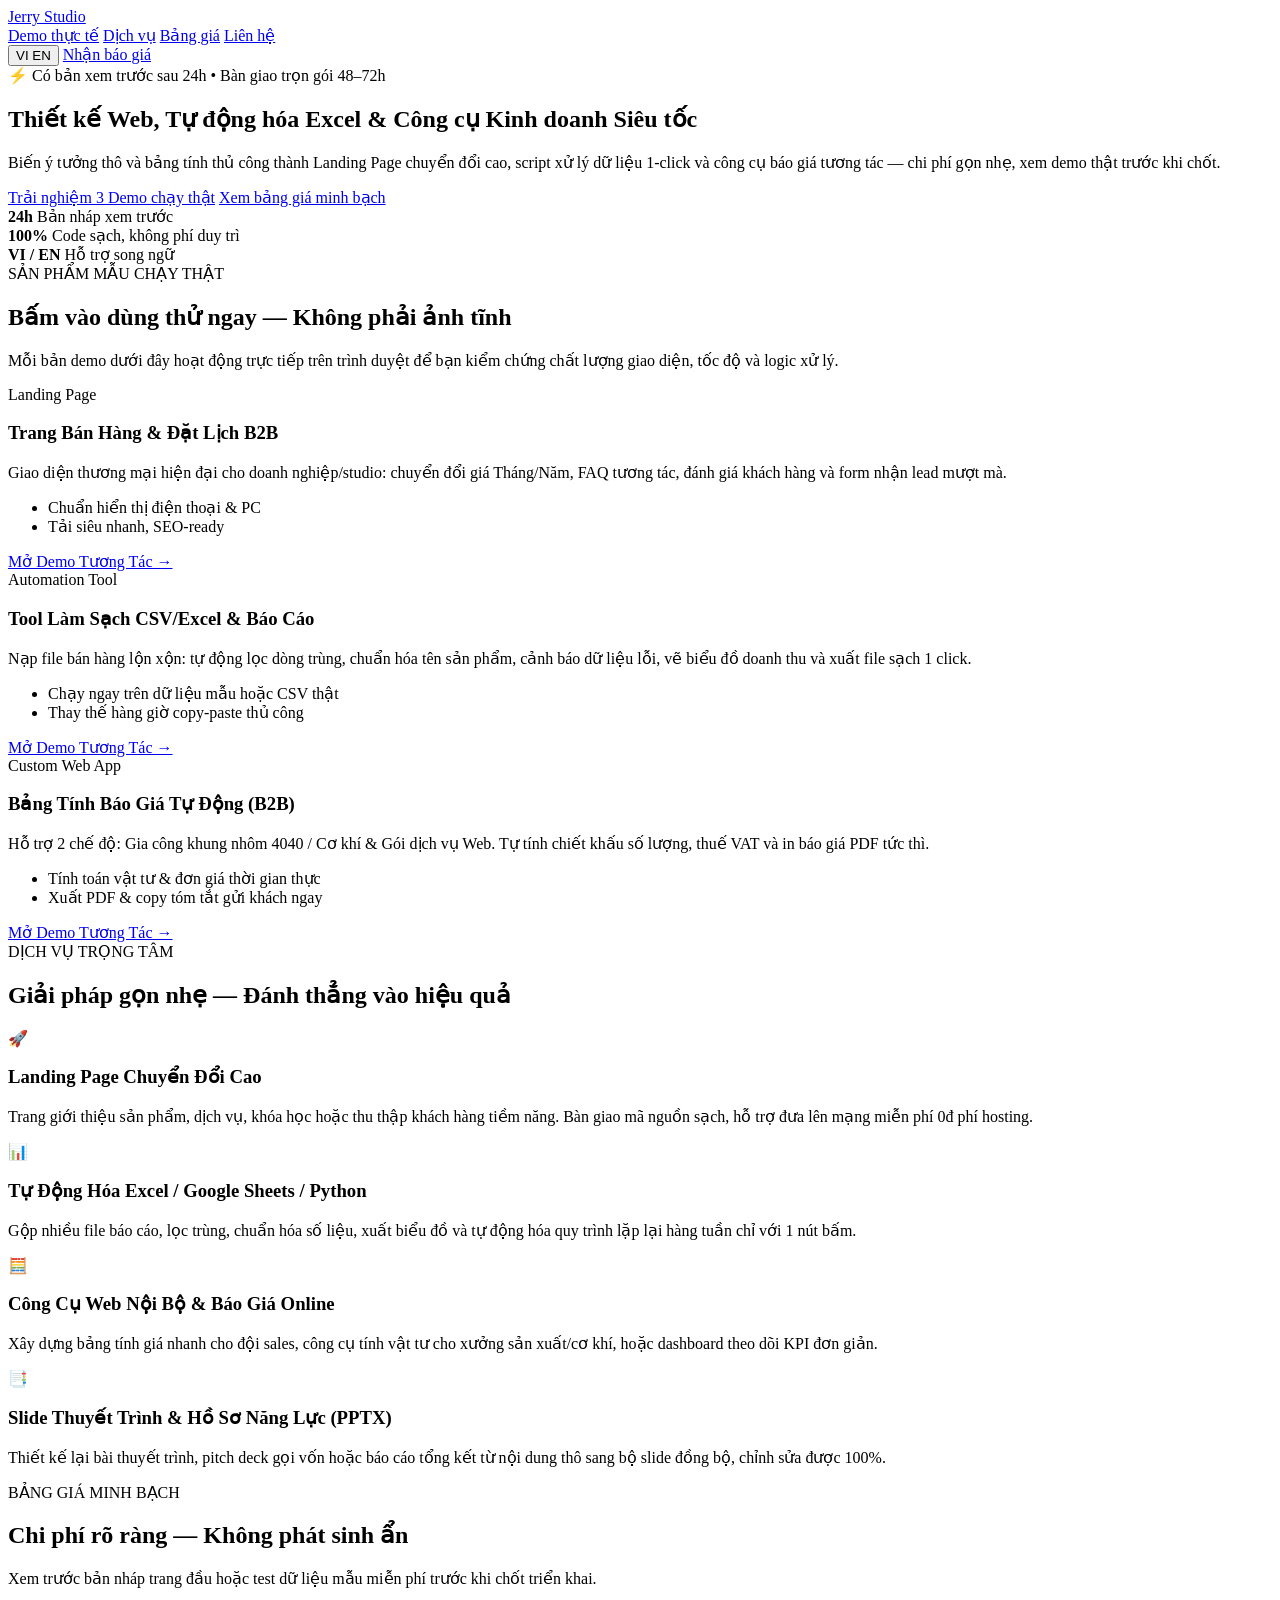
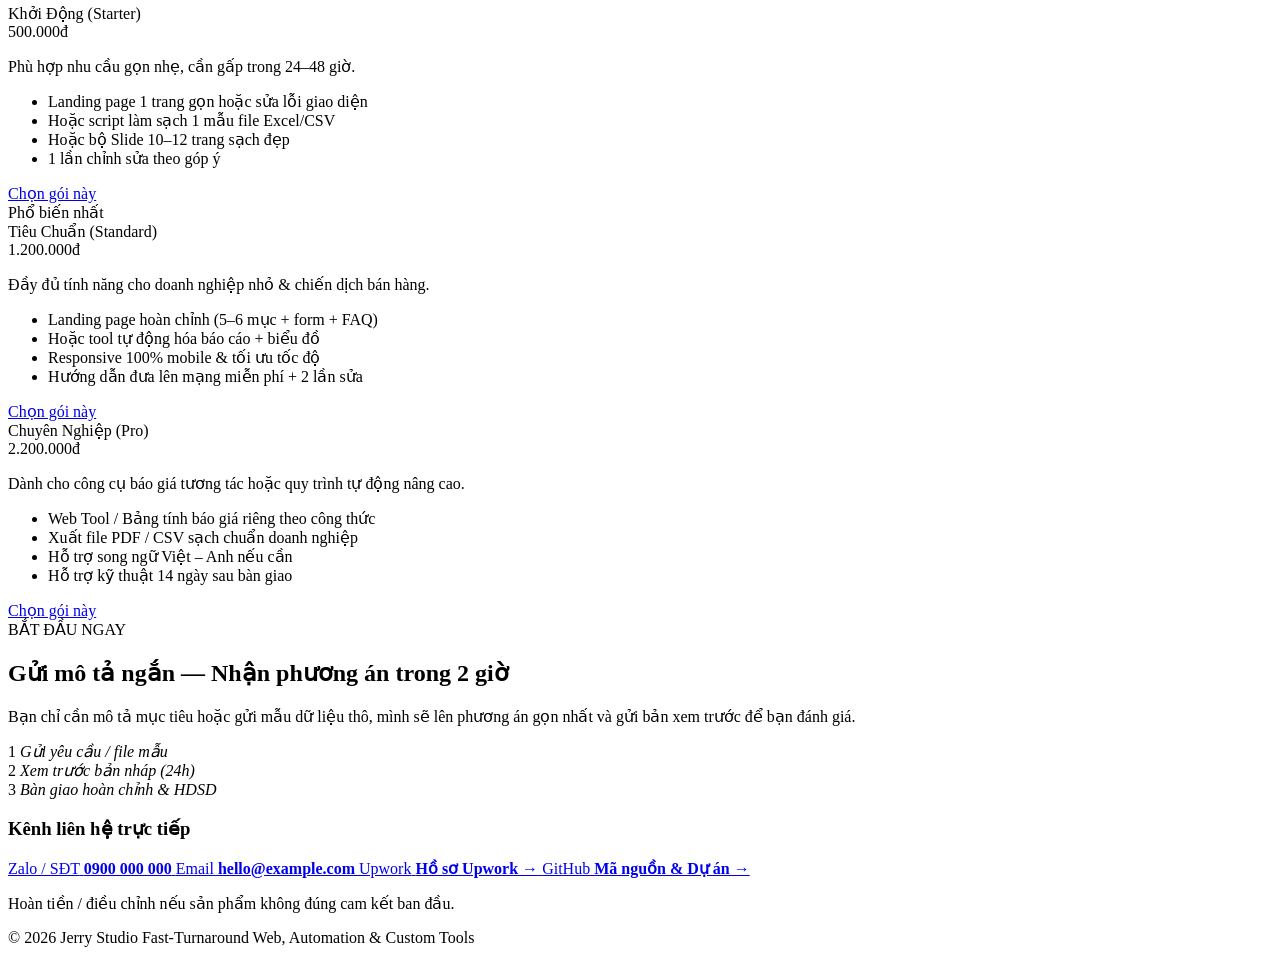
==== index.html @ 15fb6c31 "Deploy index.html" ====
<!DOCTYPE html>
<html lang="vi">
<head>
  <meta charset="UTF-8" />
  <meta name="viewport" content="width=device-width, initial-scale=1.0" />
  <title>Jerry Studio — Web, Automation & Interactive Business Tools</title>
  <link rel="preconnect" href="https://fonts.googleapis.com" />
  <link rel="preconnect" href="https://fonts.gstatic.com" crossorigin />
  <link href="https://fonts.googleapis.com/css2?family=Inter:wght@400;500;600;700;800&display=swap" rel="stylesheet" />
  <link rel="stylesheet" href="./styles.css" />
</head>
<body>
  <header class="navbar">
    <div class="container nav-inner">
      <a href="#top" class="brand">
        <span class="brand-dot"></span>
        <span data-brand-name>Jerry Studio</span>
      </a>
      <nav class="nav-links">
        <a href="#demos" data-i18n="nav_demos">Demo thực tế</a>
        <a href="#services" data-i18n="nav_services">Dịch vụ</a>
        <a href="#pricing" data-i18n="nav_pricing">Bảng giá</a>
        <a href="#contact" data-i18n="nav_contact">Liên hệ</a>
      </nav>
      <div class="nav-actions">
        <button id="langToggle" class="lang-btn" type="button" aria-label="Switch language">
          <span class="lang-pill active" data-lang-badge="vi">VI</span>
          <span class="lang-pill" data-lang-badge="en">EN</span>
        </button>
        <a href="#contact" class="btn btn-sm btn-primary" data-i18n="nav_cta">Nhận báo giá</a>
      </div>
    </div>
  </header>

  <main id="top">
    <!-- Hero -->
    <section class="hero">
      <div class="hero-glow"></div>
      <div class="container hero-content">
        <div class="badge" data-i18n="hero_badge">⚡ Có bản xem trước sau 24h • Bàn giao trọn gói 48–72h</div>
        <h1 data-i18n="hero_title">Thiết kế Web, Tự động hóa Excel &amp; Công cụ Kinh doanh Siêu tốc</h1>
        <p class="hero-sub" data-i18n="hero_sub">
          Biến ý tưởng thô và bảng tính thủ công thành Landing Page chuyển đổi cao, script xử lý dữ liệu 1-click và công cụ báo giá tương tác — chi phí gọn nhẹ, xem demo thật trước khi chốt.
        </p>
        <div class="hero-ctas">
          <a href="#demos" class="btn btn-primary" data-i18n="hero_cta_primary">Trải nghiệm 3 Demo chạy thật</a>
          <a href="#pricing" class="btn btn-secondary" data-i18n="hero_cta_secondary">Xem bảng giá minh bạch</a>
        </div>
        <div class="hero-stats">
          <div class="stat-item">
            <strong>24h</strong>
            <span data-i18n="stat_1">Bản nháp xem trước</span>
          </div>
          <div class="stat-item">
            <strong>100%</strong>
            <span data-i18n="stat_2">Code sạch, không phí duy trì</span>
          </div>
          <div class="stat-item">
            <strong>VI / EN</strong>
            <span data-i18n="stat_3">Hỗ trợ song ngữ</span>
          </div>
        </div>
      </div>
    </section>

    <!-- Live Interactive Demos -->
    <section id="demos" class="section">
      <div class="container">
        <div class="section-head">
          <span class="eyebrow" data-i18n="demos_eyebrow">SẢN PHẨM MẪU CHẠY THẬT</span>
          <h2 data-i18n="demos_title">Bấm vào dùng thử ngay — Không phải ảnh tĩnh</h2>
          <p data-i18n="demos_sub">Mỗi bản demo dưới đây hoạt động trực tiếp trên trình duyệt để bạn kiểm chứng chất lượng giao diện, tốc độ và logic xử lý.</p>
        </div>

        <div class="grid-3">
          <article class="card demo-card">
            <div class="demo-tag emerald" data-i18n="demo1_tag">Landing Page</div>
            <h3 data-i18n="demo1_title">Trang Bán Hàng &amp; Đặt Lịch B2B</h3>
            <p data-i18n="demo1_desc">Giao diện thương mại hiện đại cho doanh nghiệp/studio: chuyển đổi giá Tháng/Năm, FAQ tương tác, đánh giá khách hàng và form nhận lead mượt mà.</p>
            <ul class="mini-list">
              <li data-i18n="demo1_f1">Chuẩn hiển thị điện thoại &amp; PC</li>
              <li data-i18n="demo1_f2">Tải siêu nhanh, SEO-ready</li>
            </ul>
            <a href="./demos/landing-page/index.html" class="btn btn-primary full-btn" data-i18n="demo_open">Mở Demo Tương Tác →</a>
          </article>

          <article class="card demo-card">
            <div class="demo-tag indigo" data-i18n="demo2_tag">Automation Tool</div>
            <h3 data-i18n="demo2_title">Tool Làm Sạch CSV/Excel &amp; Báo Cáo</h3>
            <p data-i18n="demo2_desc">Nạp file bán hàng lộn xộn: tự động lọc dòng trùng, chuẩn hóa tên sản phẩm, cảnh báo dữ liệu lỗi, vẽ biểu đồ doanh thu và xuất file sạch 1 click.</p>
            <ul class="mini-list">
              <li data-i18n="demo2_f1">Chạy ngay trên dữ liệu mẫu hoặc CSV thật</li>
              <li data-i18n="demo2_f2">Thay thế hàng giờ copy-paste thủ công</li>
            </ul>
            <a href="./demos/excel-automation/index.html" class="btn btn-primary full-btn" data-i18n="demo_open">Mở Demo Tương Tác →</a>
          </article>

          <article class="card demo-card">
            <div class="demo-tag amber" data-i18n="demo3_tag">Custom Web App</div>
            <h3 data-i18n="demo3_title">Bảng Tính Báo Giá Tự Động (B2B)</h3>
            <p data-i18n="demo3_desc">Hỗ trợ 2 chế độ: Gia công khung nhôm 4040 / Cơ khí &amp; Gói dịch vụ Web. Tự tính chiết khấu số lượng, thuế VAT và in báo giá PDF tức thì.</p>
            <ul class="mini-list">
              <li data-i18n="demo3_f1">Tính toán vật tư &amp; đơn giá thời gian thực</li>
              <li data-i18n="demo3_f2">Xuất PDF &amp; copy tóm tắt gửi khách ngay</li>
            </ul>
            <a href="./demos/quote-calculator/index.html" class="btn btn-primary full-btn" data-i18n="demo_open">Mở Demo Tương Tác →</a>
          </article>
        </div>
      </div>
    </section>

    <!-- Core Services -->
    <section id="services" class="section section-alt">
      <div class="container">
        <div class="section-head">
          <span class="eyebrow" data-i18n="srv_eyebrow">DỊCH VỤ TRỌNG TÂM</span>
          <h2 data-i18n="srv_title">Giải pháp gọn nhẹ — Đánh thẳng vào hiệu quả</h2>
        </div>

        <div class="grid-2">
          <div class="card service-card">
            <div class="icon-box">🚀</div>
            <div>
              <h3 data-i18n="srv1_title">Landing Page Chuyển Đổi Cao</h3>
              <p data-i18n="srv1_desc">Trang giới thiệu sản phẩm, dịch vụ, khóa học hoặc thu thập khách hàng tiềm năng. Bàn giao mã nguồn sạch, hỗ trợ đưa lên mạng miễn phí 0đ phí hosting.</p>
            </div>
          </div>

          <div class="card service-card">
            <div class="icon-box">📊</div>
            <div>
              <h3 data-i18n="srv2_title">Tự Động Hóa Excel / Google Sheets / Python</h3>
              <p data-i18n="srv2_desc">Gộp nhiều file báo cáo, lọc trùng, chuẩn hóa số liệu, xuất biểu đồ và tự động hóa quy trình lặp lại hàng tuần chỉ với 1 nút bấm.</p>
            </div>
          </div>

          <div class="card service-card">
            <div class="icon-box">🧮</div>
            <div>
              <h3 data-i18n="srv3_title">Công Cụ Web Nội Bộ &amp; Báo Giá Online</h3>
              <p data-i18n="srv3_desc">Xây dựng bảng tính giá nhanh cho đội sales, công cụ tính vật tư cho xưởng sản xuất/cơ khí, hoặc dashboard theo dõi KPI đơn giản.</p>
            </div>
          </div>

          <div class="card service-card">
            <div class="icon-box">📑</div>
            <div>
              <h3 data-i18n="srv4_title">Slide Thuyết Trình &amp; Hồ Sơ Năng Lực (PPTX)</h3>
              <p data-i18n="srv4_desc">Thiết kế lại bài thuyết trình, pitch deck gọi vốn hoặc báo cáo tổng kết từ nội dung thô sang bộ slide đồng bộ, chỉnh sửa được 100%.</p>
            </div>
          </div>
        </div>
      </div>
    </section>

    <!-- Pricing -->
    <section id="pricing" class="section">
      <div class="container">
        <div class="section-head">
          <span class="eyebrow" data-i18n="price_eyebrow">BẢNG GIÁ MINH BẠCH</span>
          <h2 data-i18n="price_title">Chi phí rõ ràng — Không phát sinh ẩn</h2>
          <p data-i18n="price_sub">Xem trước bản nháp trang đầu hoặc test dữ liệu mẫu miễn phí trước khi chốt triển khai.</p>
        </div>

        <div class="grid-3">
          <div class="card price-card">
            <div class="tier-name" data-i18n="p1_name">Khởi Động (Starter)</div>
            <div class="tier-price" data-i18n="p1_price">500.000đ</div>
            <p class="tier-desc" data-i18n="p1_desc">Phù hợp nhu cầu gọn nhẹ, cần gấp trong 24–48 giờ.</p>
            <ul class="check-list">
              <li data-i18n="p1_l1">Landing page 1 trang gọn hoặc sửa lỗi giao diện</li>
              <li data-i18n="p1_l2">Hoặc script làm sạch 1 mẫu file Excel/CSV</li>
              <li data-i18n="p1_l3">Hoặc bộ Slide 10–12 trang sạch đẹp</li>
              <li data-i18n="p1_l4">1 lần chỉnh sửa theo góp ý</li>
            </ul>
            <a href="#contact" class="btn btn-secondary full-btn" data-i18n="price_btn">Chọn gói này</a>
          </div>

          <div class="card price-card featured">
            <div class="popular-badge" data-i18n="p2_badge">Phổ biến nhất</div>
            <div class="tier-name" data-i18n="p2_name">Tiêu Chuẩn (Standard)</div>
            <div class="tier-price" data-i18n="p2_price">1.200.000đ</div>
            <p class="tier-desc" data-i18n="p2_desc">Đầy đủ tính năng cho doanh nghiệp nhỏ &amp; chiến dịch bán hàng.</p>
            <ul class="check-list">
              <li data-i18n="p2_l1">Landing page hoàn chỉnh (5–6 mục + form + FAQ)</li>
              <li data-i18n="p2_l2">Hoặc tool tự động hóa báo cáo + biểu đồ</li>
              <li data-i18n="p2_l3">Responsive 100% mobile &amp; tối ưu tốc độ</li>
              <li data-i18n="p2_l4">Hướng dẫn đưa lên mạng miễn phí + 2 lần sửa</li>
            </ul>
            <a href="#contact" class="btn btn-primary full-btn" data-i18n="price_btn">Chọn gói này</a>
          </div>

          <div class="card price-card">
            <div class="tier-name" data-i18n="p3_name">Chuyên Nghiệp (Pro)</div>
            <div class="tier-price" data-i18n="p3_price">2.200.000đ</div>
            <p class="tier-desc" data-i18n="p3_desc">Dành cho công cụ báo giá tương tác hoặc quy trình tự động nâng cao.</p>
            <ul class="check-list">
              <li data-i18n="p3_l1">Web Tool / Bảng tính báo giá riêng theo công thức</li>
              <li data-i18n="p3_l2">Xuất file PDF / CSV sạch chuẩn doanh nghiệp</li>
              <li data-i18n="p3_l3">Hỗ trợ song ngữ Việt – Anh nếu cần</li>
              <li data-i18n="p3_l4">Hỗ trợ kỹ thuật 14 ngày sau bàn giao</li>
            </ul>
            <a href="#contact" class="btn btn-secondary full-btn" data-i18n="price_btn">Chọn gói này</a>
          </div>
        </div>
      </div>
    </section>

    <!-- Process + Contact -->
    <section id="contact" class="section section-alt">
      <div class="container contact-wrap">
        <div class="contact-info">
          <span class="eyebrow" data-i18n="ct_eyebrow">BẮT ĐẦU NGAY</span>
          <h2 data-i18n="ct_title">Gửi mô tả ngắn — Nhận phương án trong 2 giờ</h2>
          <p data-i18n="ct_sub">Bạn chỉ cần mô tả mục tiêu hoặc gửi mẫu dữ liệu thô, mình sẽ lên phương án gọn nhất và gửi bản xem trước để bạn đánh giá.</p>

          <div class="process-steps">
            <div class="step-pill"><span>1</span> <em data-i18n="step_1">Gửi yêu cầu / file mẫu</em></div>
            <div class="step-pill"><span>2</span> <em data-i18n="step_2">Xem trước bản nháp (24h)</em></div>
            <div class="step-pill"><span>3</span> <em data-i18n="step_3">Bàn giao hoàn chỉnh &amp; HDSD</em></div>
          </div>
        </div>

        <div class="card contact-card">
          <h3 data-i18n="ct_box_title">Kênh liên hệ trực tiếp</h3>
          <div class="contact-links">
            <a id="linkZalo" href="#" target="_blank" rel="noopener noreferrer" class="contact-row">
              <span class="c-label">Zalo / SĐT</span>
              <strong id="textZalo">0900 000 000</strong>
            </a>
            <a id="linkEmail" href="mailto:hello@example.com" class="contact-row">
              <span class="c-label">Email</span>
              <strong id="textEmail">hello@example.com</strong>
            </a>
            <a id="linkUpwork" href="#" target="_blank" rel="noopener noreferrer" class="contact-row">
              <span class="c-label">Upwork</span>
              <strong data-i18n="ct_upwork">Hồ sơ Upwork →</strong>
            </a>
            <a id="linkGithub" href="#" target="_blank" rel="noopener noreferrer" class="contact-row">
              <span class="c-label">GitHub</span>
              <strong data-i18n="ct_github">Mã nguồn &amp; Dự án →</strong>
            </a>
          </div>
          <p class="contact-note" data-i18n="ct_note">Hoàn tiền / điều chỉnh nếu sản phẩm không đúng cam kết ban đầu.</p>
        </div>
      </div>
    </section>
  </main>

  <footer class="footer">
    <div class="container footer-inner">
      <span>© 2026 <span data-brand-name>Jerry Studio</span></span>
      <span data-i18n="footer_note">Fast-Turnaround Web, Automation &amp; Custom Tools</span>
    </div>
  </footer>

  <script src="./app.js"></script>
</body>
</html>
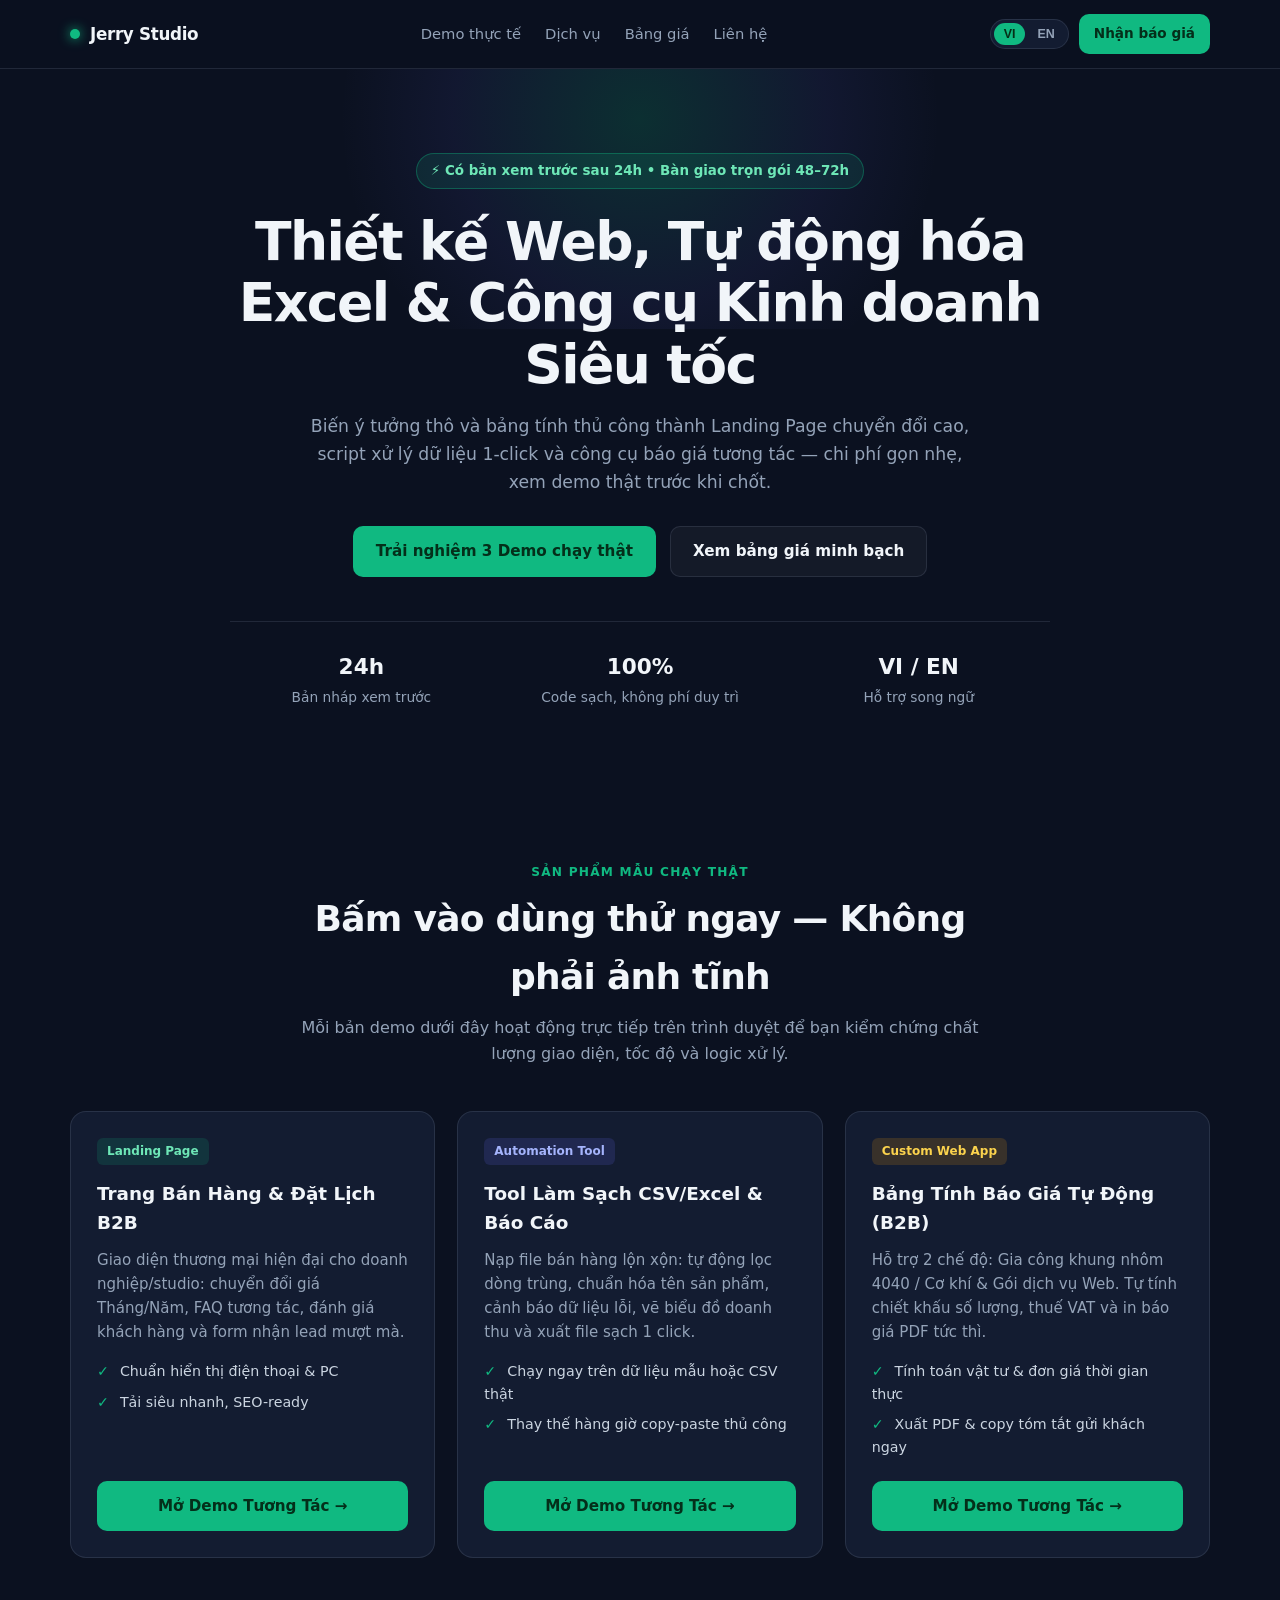
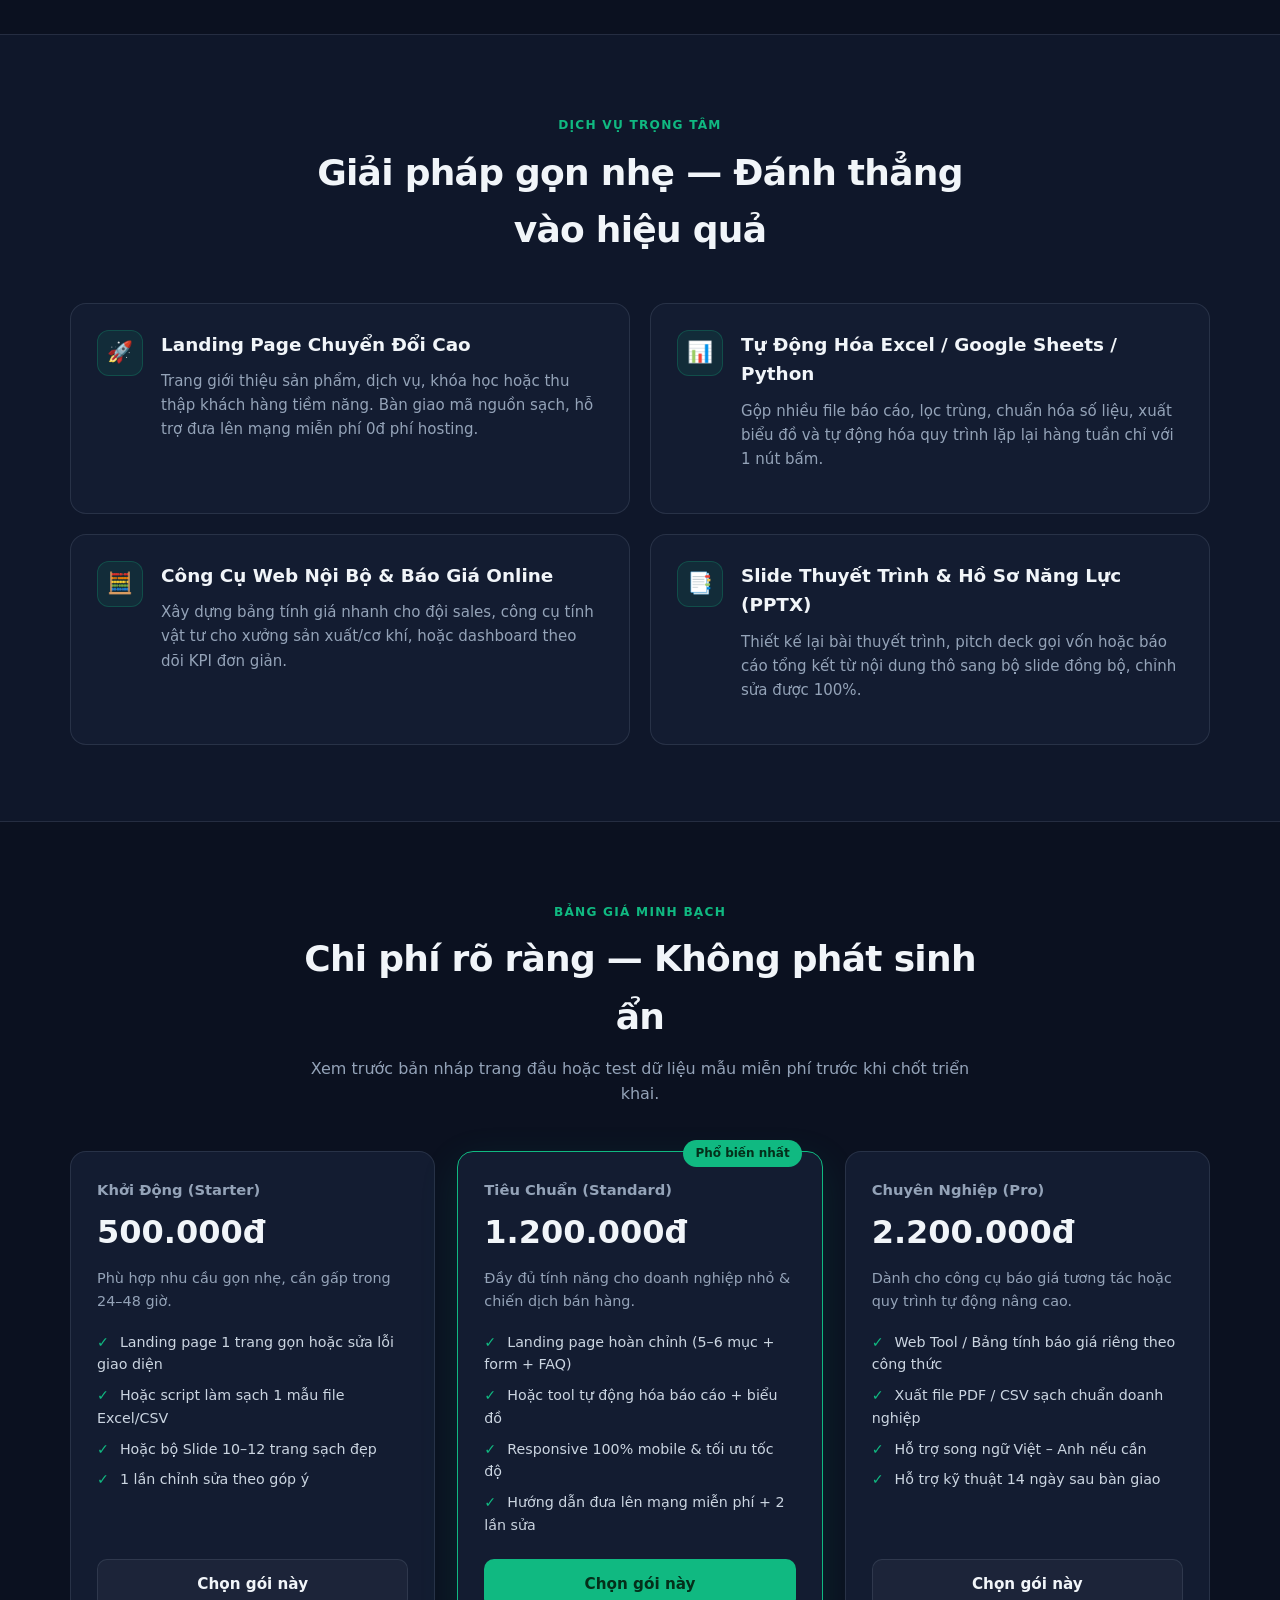
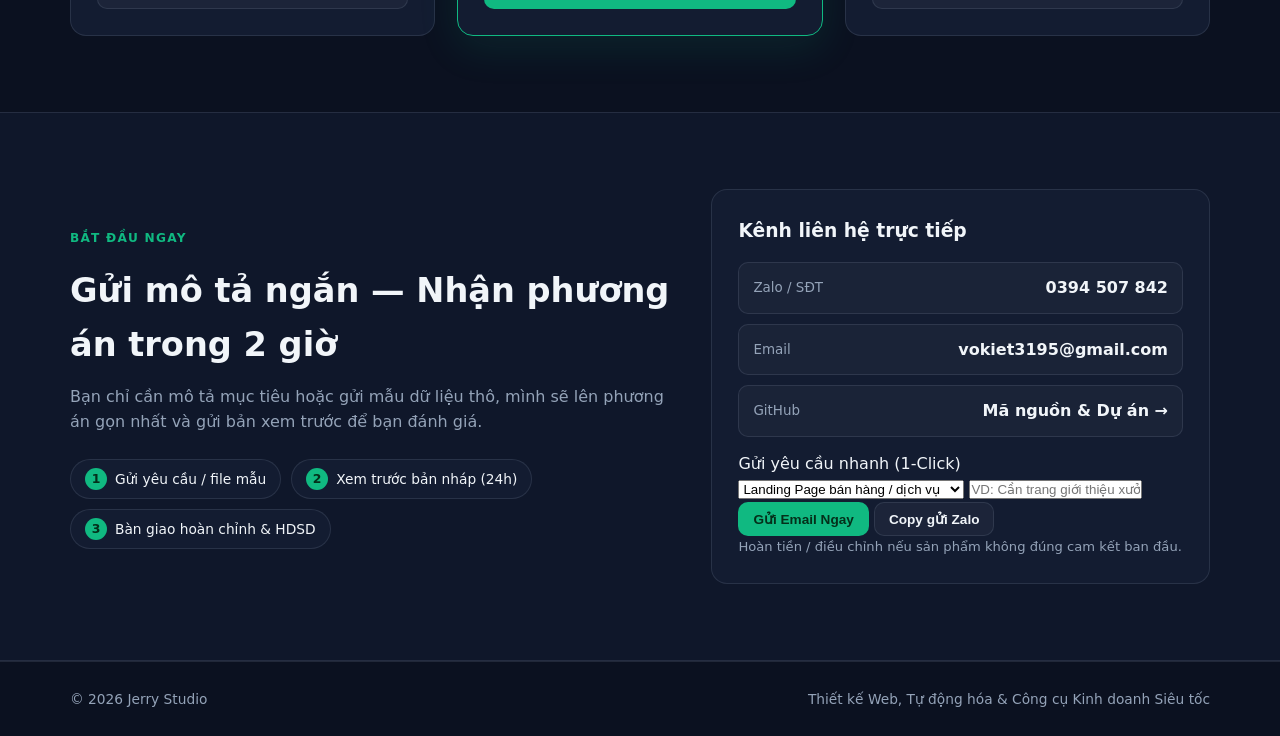
==== commit 7efa2607: "Add 1-click quick brief to index.html" ====
--- a/index.html
+++ b/index.html
@@ -241,6 +241,23 @@
               <strong data-i18n="ct_github">Mã nguồn &amp; Dự án →</strong>
             </a>
           </div>
+
+          <div class="brief-box">
+            <div class="brief-title" data-i18n="qb_title">Gửi yêu cầu nhanh (1-Click)</div>
+            <select id="briefService" class="brief-input">
+              <option value="Landing Page (600k / $25–$50)" data-i18n="qb_opt1">Landing Page bán hàng / dịch vụ</option>
+              <option value="Excel / CSV / Python Automation (400k / $25–$50)" data-i18n="qb_opt2">Tự động hóa Excel / CSV / Python</option>
+              <option value="Interactive Quote Calculator / Web Tool (800k / $30–$95)" data-i18n="qb_opt3">Web Tool / Bảng tính báo giá B2B</option>
+              <option value="PPTX Slide Deck (350k / $25–$50)" data-i18n="qb_opt4">Slide thuyết trình / Báo cáo PPTX</option>
+            </select>
+            <input id="briefNote" type="text" class="brief-input" placeholder="VD: Cần trang giới thiệu xưởng + form Zalo trong 48h..." />
+            <div class="brief-actions">
+              <button id="btnSendEmail" type="button" class="btn btn-sm btn-primary" data-i18n="qb_email">Gửi Email Ngay</button>
+              <button id="btnCopyBrief" type="button" class="btn btn-sm btn-secondary" data-i18n="qb_copy">Copy gửi Zalo</button>
+            </div>
+            <div id="briefToast" class="brief-toast"></div>
+          </div>
+
           <p class="contact-note" data-i18n="ct_note">Hoàn tiền / điều chỉnh nếu sản phẩm không đúng cam kết ban đầu.</p>
         </div>
       </div>
--- a/styles.css
+++ b/styles.css
@@ -0,0 +1,532 @@
+:root {
+  --bg: #0b1120;
+  --bg-alt: #0f172a;
+  --card: #131c31;
+  --card-border: rgba(148, 163, 184, 0.16);
+  --text: #f1f5f9;
+  --muted: #94a3b8;
+  --primary: #10b981;
+  --primary-hover: #059669;
+  --indigo: #6366f1;
+  --amber: #f59e0b;
+  --radius: 16px;
+}
+
+* {
+  box-sizing: border-box;
+  margin: 0;
+  padding: 0;
+}
+
+html {
+  scroll-behavior: smooth;
+}
+
+body {
+  font-family: 'Inter', system-ui, -apple-system, sans-serif;
+  background: var(--bg);
+  color: var(--text);
+  line-height: 1.6;
+  -webkit-font-smoothing: antialiased;
+}
+
+a {
+  color: inherit;
+  text-decoration: none;
+}
+
+.container {
+  width: min(1140px, 92%);
+  margin: 0 auto;
+}
+
+/* Navbar */
+.navbar {
+  position: sticky;
+  top: 0;
+  z-index: 50;
+  background: rgba(11, 17, 32, 0.85);
+  backdrop-filter: blur(12px);
+  border-bottom: 1px solid var(--card-border);
+}
+
+.nav-inner {
+  display: flex;
+  align-items: center;
+  justify-content: space-between;
+  gap: 16px;
+  height: 68px;
+}
+
+.brand {
+  display: flex;
+  align-items: center;
+  gap: 10px;
+  font-weight: 800;
+  font-size: 1.05rem;
+  letter-spacing: -0.02em;
+}
+
+.brand-dot {
+  width: 10px;
+  height: 10px;
+  border-radius: 50%;
+  background: var(--primary);
+  box-shadow: 0 0 12px var(--primary);
+}
+
+.nav-links {
+  display: flex;
+  gap: 24px;
+  font-size: 0.92rem;
+  color: var(--muted);
+}
+
+.nav-links a:hover {
+  color: var(--text);
+}
+
+.nav-actions {
+  display: flex;
+  align-items: center;
+  gap: 10px;
+}
+
+.lang-btn {
+  display: inline-flex;
+  align-items: center;
+  gap: 2px;
+  background: var(--card);
+  border: 1px solid var(--card-border);
+  border-radius: 999px;
+  padding: 3px;
+  cursor: pointer;
+}
+
+.lang-pill {
+  padding: 4px 10px;
+  border-radius: 999px;
+  font-size: 0.78rem;
+  font-weight: 700;
+  color: var(--muted);
+  transition: all 0.2s ease;
+}
+
+.lang-pill.active {
+  background: var(--primary);
+  color: #052e16;
+}
+
+/* Buttons */
+.btn {
+  display: inline-flex;
+  align-items: center;
+  justify-content: center;
+  gap: 8px;
+  padding: 12px 22px;
+  border-radius: 10px;
+  font-weight: 600;
+  font-size: 0.95rem;
+  transition: transform 0.15s ease, background 0.2s ease, border-color 0.2s ease;
+  cursor: pointer;
+  border: 1px solid transparent;
+}
+
+.btn:hover {
+  transform: translateY(-1px);
+}
+
+.btn-sm {
+  padding: 8px 14px;
+  font-size: 0.85rem;
+}
+
+.btn-primary {
+  background: var(--primary);
+  color: #042f1a;
+}
+
+.btn-primary:hover {
+  background: #34d399;
+}
+
+.btn-secondary {
+  background: rgba(255, 255, 255, 0.04);
+  border-color: var(--card-border);
+  color: var(--text);
+}
+
+.btn-secondary:hover {
+  border-color: rgba(255, 255, 255, 0.35);
+}
+
+.full-btn {
+  width: 100%;
+  margin-top: auto;
+}
+
+/* Hero */
+.hero {
+  position: relative;
+  padding: 84px 0 72px;
+  overflow: hidden;
+}
+
+.hero-glow {
+  position: absolute;
+  top: -160px;
+  left: 50%;
+  transform: translateX(-50%);
+  width: 720px;
+  height: 420px;
+  background: radial-gradient(circle, rgba(16, 185, 129, 0.18) 0%, rgba(99, 102, 241, 0.08) 45%, transparent 72%);
+  pointer-events: none;
+}
+
+.hero-content {
+  position: relative;
+  max-width: 820px;
+  text-align: center;
+}
+
+.badge {
+  display: inline-block;
+  padding: 6px 14px;
+  border-radius: 999px;
+  background: rgba(16, 185, 129, 0.12);
+  border: 1px solid rgba(16, 185, 129, 0.35);
+  color: #6ee7b7;
+  font-size: 0.84rem;
+  font-weight: 600;
+  margin-bottom: 22px;
+}
+
+.hero h1 {
+  font-size: clamp(2rem, 4.4vw, 3.35rem);
+  font-weight: 800;
+  line-height: 1.15;
+  letter-spacing: -0.03em;
+  margin-bottom: 18px;
+}
+
+.hero-sub {
+  font-size: 1.08rem;
+  color: var(--muted);
+  max-width: 680px;
+  margin: 0 auto 30px;
+}
+
+.hero-ctas {
+  display: flex;
+  flex-wrap: wrap;
+  justify-content: center;
+  gap: 14px;
+  margin-bottom: 44px;
+}
+
+.hero-stats {
+  display: grid;
+  grid-template-columns: repeat(3, 1fr);
+  gap: 16px;
+  border-top: 1px solid var(--card-border);
+  padding-top: 28px;
+}
+
+.stat-item strong {
+  display: block;
+  font-size: 1.35rem;
+  color: var(--text);
+}
+
+.stat-item span {
+  font-size: 0.86rem;
+  color: var(--muted);
+}
+
+/* Sections */
+.section {
+  padding: 76px 0;
+}
+
+.section-alt {
+  background: var(--bg-alt);
+  border-top: 1px solid var(--card-border);
+  border-bottom: 1px solid var(--card-border);
+}
+
+.section-head {
+  text-align: center;
+  max-width: 680px;
+  margin: 0 auto 44px;
+}
+
+.eyebrow {
+  display: inline-block;
+  font-size: 0.76rem;
+  font-weight: 700;
+  letter-spacing: 0.1em;
+  color: var(--primary);
+  margin-bottom: 8px;
+}
+
+.section-head h2 {
+  font-size: clamp(1.55rem, 3vw, 2.25rem);
+  font-weight: 800;
+  letter-spacing: -0.02em;
+  margin-bottom: 10px;
+}
+
+.section-head p {
+  color: var(--muted);
+}
+
+/* Grids & Cards */
+.grid-3 {
+  display: grid;
+  grid-template-columns: repeat(3, 1fr);
+  gap: 22px;
+}
+
+.grid-2 {
+  display: grid;
+  grid-template-columns: repeat(2, 1fr);
+  gap: 20px;
+}
+
+.card {
+  background: var(--card);
+  border: 1px solid var(--card-border);
+  border-radius: var(--radius);
+  padding: 26px;
+  display: flex;
+  flex-direction: column;
+  transition: border-color 0.2s ease, transform 0.2s ease;
+}
+
+.card:hover {
+  border-color: rgba(16, 185, 129, 0.45);
+  transform: translateY(-2px);
+}
+
+.demo-tag {
+  align-self: flex-start;
+  font-size: 0.75rem;
+  font-weight: 700;
+  padding: 4px 10px;
+  border-radius: 6px;
+  margin-bottom: 14px;
+}
+
+.demo-tag.emerald { background: rgba(16, 185, 129, 0.15); color: #6ee7b7; }
+.demo-tag.indigo { background: rgba(99, 102, 241, 0.16); color: #a5b4fc; }
+.demo-tag.amber { background: rgba(245, 158, 11, 0.16); color: #fcd34d; }
+
+.demo-card h3,
+.service-card h3 {
+  font-size: 1.15rem;
+  margin-bottom: 10px;
+}
+
+.demo-card p,
+.service-card p {
+  color: var(--muted);
+  font-size: 0.94rem;
+  margin-bottom: 16px;
+}
+
+.mini-list,
+.check-list {
+  list-style: none;
+  margin-bottom: 22px;
+  display: flex;
+  flex-direction: column;
+  gap: 8px;
+  font-size: 0.89rem;
+  color: #cbd5e1;
+}
+
+.mini-list li::before,
+.check-list li::before {
+  content: "✓ ";
+  color: var(--primary);
+  font-weight: 700;
+  margin-right: 6px;
+}
+
+.service-card {
+  flex-direction: row;
+  gap: 18px;
+  align-items: flex-start;
+}
+
+.icon-box {
+  flex-shrink: 0;
+  width: 46px;
+  height: 46px;
+  border-radius: 12px;
+  background: rgba(16, 185, 129, 0.1);
+  border: 1px solid rgba(16, 185, 129, 0.25);
+  display: grid;
+  place-items: center;
+  font-size: 1.3rem;
+}
+
+/* Pricing */
+.price-card {
+  position: relative;
+}
+
+.price-card.featured {
+  border-color: var(--primary);
+  box-shadow: 0 12px 40px rgba(16, 185, 129, 0.12);
+}
+
+.popular-badge {
+  position: absolute;
+  top: -12px;
+  right: 20px;
+  background: var(--primary);
+  color: #042f1a;
+  font-size: 0.75rem;
+  font-weight: 800;
+  padding: 4px 12px;
+  border-radius: 999px;
+}
+
+.tier-name {
+  font-weight: 700;
+  color: var(--muted);
+  font-size: 0.92rem;
+  margin-bottom: 6px;
+}
+
+.tier-price {
+  font-size: 2rem;
+  font-weight: 800;
+  color: var(--text);
+  margin-bottom: 8px;
+}
+
+.tier-desc {
+  color: var(--muted);
+  font-size: 0.9rem;
+  margin-bottom: 18px;
+}
+
+/* Contact */
+.contact-wrap {
+  display: grid;
+  grid-template-columns: 1.1fr 0.9fr;
+  gap: 32px;
+  align-items: center;
+}
+
+.contact-info h2 {
+  font-size: clamp(1.5rem, 3vw, 2.1rem);
+  margin: 8px 0 12px;
+}
+
+.contact-info p {
+  color: var(--muted);
+  margin-bottom: 24px;
+}
+
+.process-steps {
+  display: flex;
+  flex-wrap: wrap;
+  gap: 10px;
+}
+
+.step-pill {
+  display: inline-flex;
+  align-items: center;
+  gap: 8px;
+  background: var(--card);
+  border: 1px solid var(--card-border);
+  border-radius: 999px;
+  padding: 8px 14px;
+  font-size: 0.86rem;
+}
+
+.step-pill span {
+  width: 22px;
+  height: 22px;
+  border-radius: 50%;
+  background: var(--primary);
+  color: #042f1a;
+  font-weight: 800;
+  font-size: 0.78rem;
+  display: grid;
+  place-items: center;
+}
+
+.step-pill em {
+  font-style: normal;
+  color: var(--text);
+}
+
+.contact-card h3 {
+  margin-bottom: 16px;
+}
+
+.contact-links {
+  display: flex;
+  flex-direction: column;
+  gap: 10px;
+  margin-bottom: 14px;
+}
+
+.contact-row {
+  display: flex;
+  align-items: center;
+  justify-content: space-between;
+  padding: 12px 14px;
+  border-radius: 10px;
+  background: rgba(255, 255, 255, 0.03);
+  border: 1px solid var(--card-border);
+  transition: border-color 0.2s ease;
+}
+
+.contact-row:hover {
+  border-color: var(--primary);
+}
+
+.c-label {
+  font-size: 0.84rem;
+  color: var(--muted);
+}
+
+.contact-note {
+  font-size: 0.82rem;
+  color: var(--muted);
+}
+
+.footer {
+  padding: 26px 0;
+  border-top: 1px solid var(--card-border);
+  color: var(--muted);
+  font-size: 0.86rem;
+}
+
+.footer-inner {
+  display: flex;
+  justify-content: space-between;
+  gap: 12px;
+  flex-wrap: wrap;
+}
+
+@media (max-width: 900px) {
+  .grid-3,
+  .grid-2,
+  .contact-wrap {
+    grid-template-columns: 1fr;
+  }
+
+  .nav-links {
+    display: none;
+  }
+
+  .hero {
+    padding: 56px 0 48px;
+  }
+}
